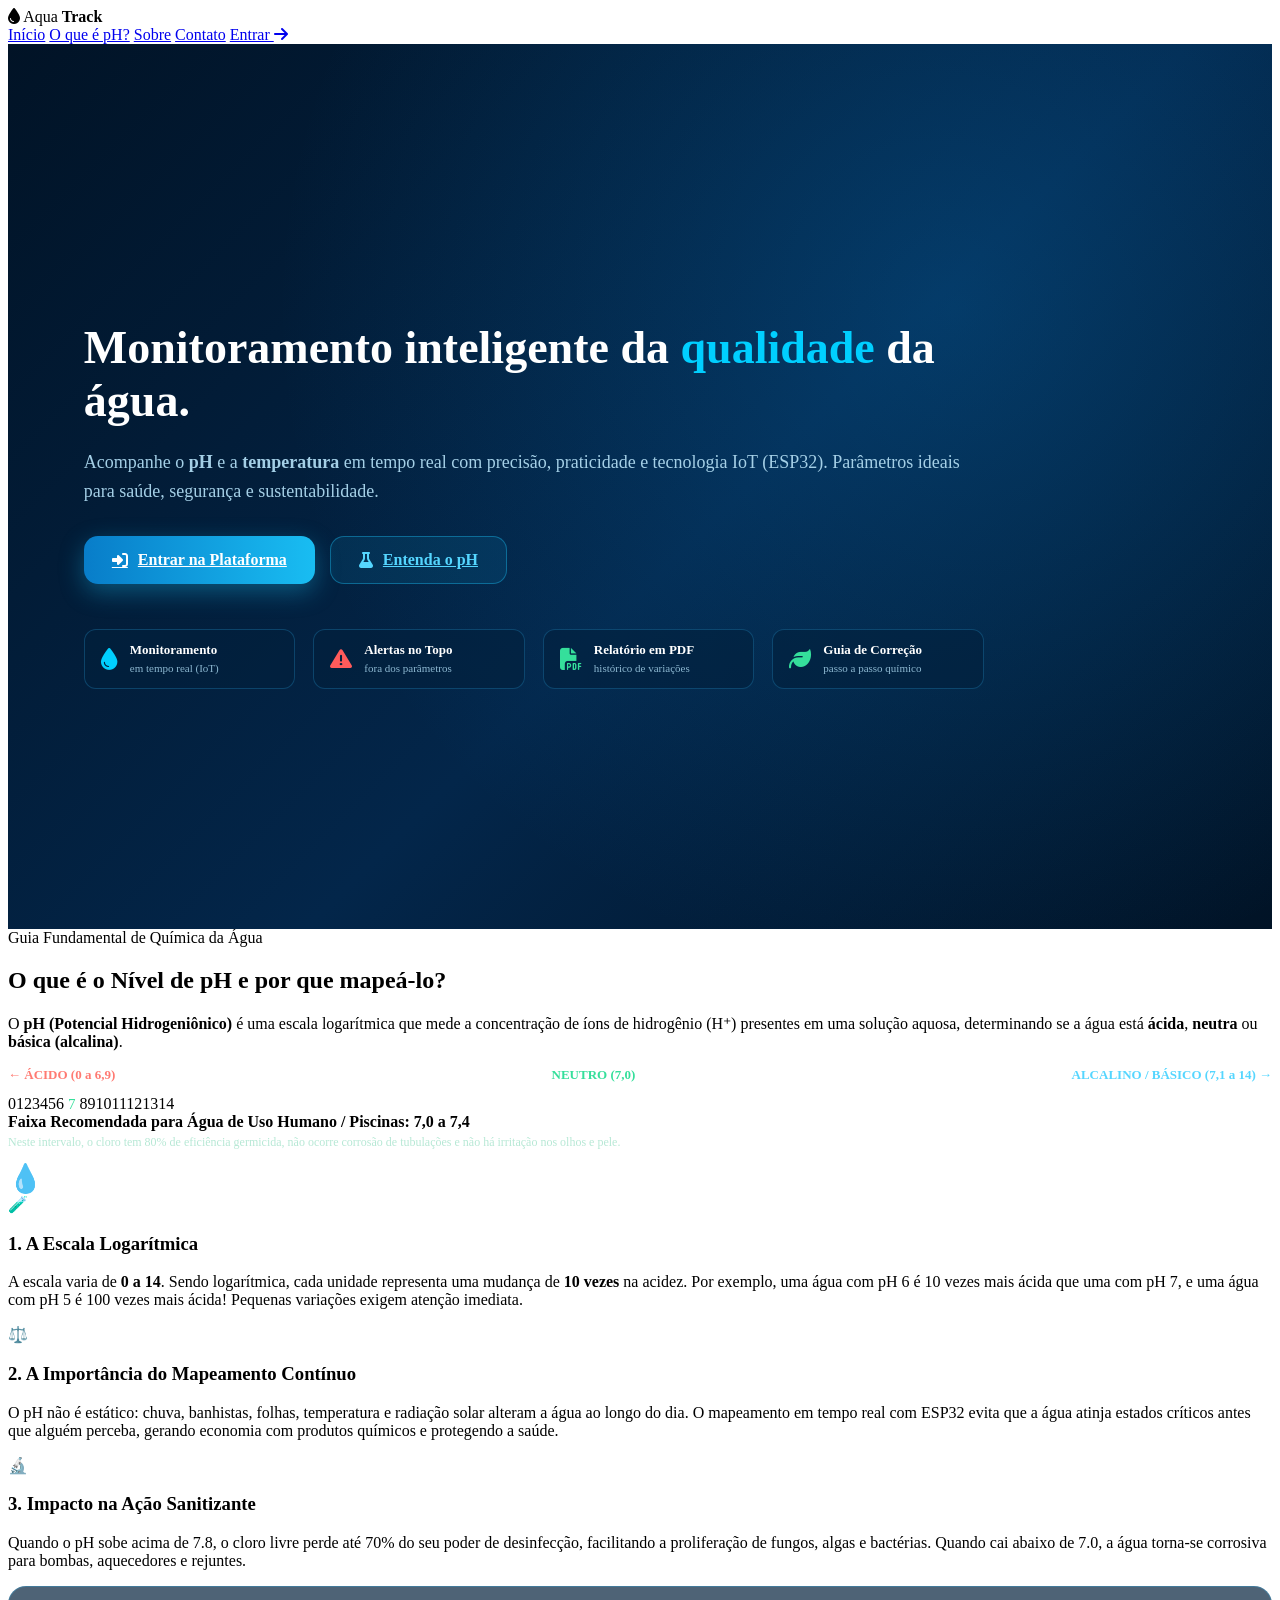
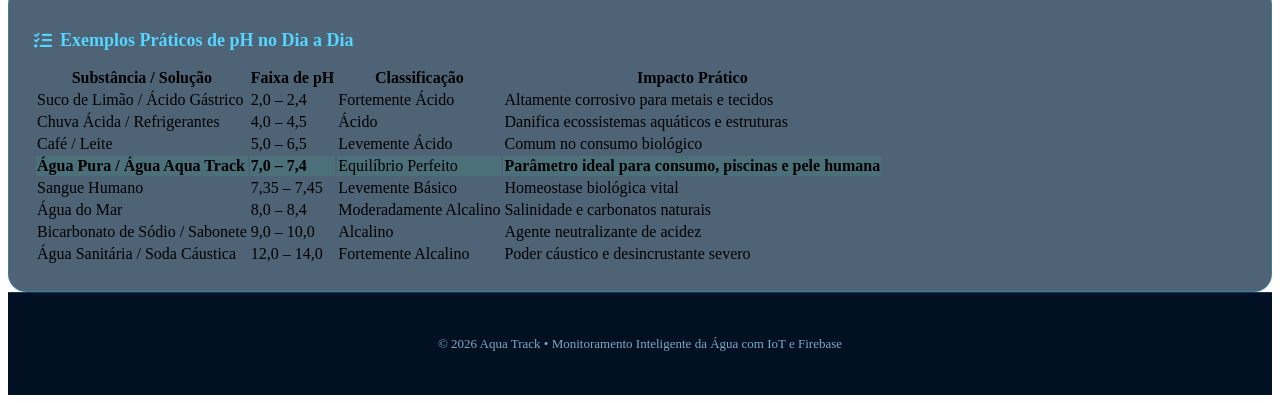
==== index.html @ 54129c03 "Add files via upload" ====
<!DOCTYPE html>
<html lang="pt-BR">

<head>
    <meta charset="UTF-8">
    <meta name="viewport" content="width=device-width, initial-scale=1.0">
    <title>Aqua Track | Monitoramento Inteligente de pH e Temperatura</title>
    <link rel="stylesheet" href="css/style.css">
    <link href="https://fonts.googleapis.com/css2?family=Playfair+Display:wght@500;700&family=Poppins:wght@300;400;500;600;700&display=swap" rel="stylesheet">
    <link rel="stylesheet" href="https://cdnjs.cloudflare.com/ajax/libs/font-awesome/6.5.2/css/all.min.css">
</head>

<body>

    <!-- ================= HEADER ================= -->
    <header>
        <div class="logo">
            <i class="fa-solid fa-droplet"></i>
            <span>Aqua <b>Track</b></span>
        </div>

        <nav>
            <a href="index.html" class="ativo">Início</a>
            <a href="#secao-ph">O que é pH?</a>
            <a href="sobre.html">Sobre</a>
            <a href="contato.html">Contato</a>
            <a href="login.html" class="btn-primar">
                Entrar
                <i class="fa-solid fa-arrow-right"></i>
            </a>
        </nav>
    </header>

    <!-- ================= HERO SECTION ================= -->
    <section class="hero" style="min-height: 85vh; display: flex; align-items: center; position: relative; padding: 60px 6%; background: radial-gradient(circle at 75% 30%, rgba(8, 125, 201, 0.25), transparent 60%), linear-gradient(135deg, #011326 0%, #03264a 55%, #011326 100%); color: #fff;">
        <div class="content" style="max-width: 900px; z-index: 2;">
            <div class="left">
                <h1 style="font-size: 46px; font-weight: 800; line-height: 1.15; margin-bottom: 20px;">
                    Monitoramento inteligente da
                    <span style="color: #00cfff;">qualidade</span> da água.
                </h1>

                <h2 style="font-size: 18px; font-weight: 400; color: #a4cfe6; line-height: 1.6; margin-bottom: 30px;">
                    Acompanhe o <strong>pH</strong> e a <strong>temperatura</strong> em tempo real com precisão, praticidade e tecnologia IoT (ESP32). Parâmetros ideais para saúde, segurança e sustentabilidade.
                </h2>

                <div class="hero-buttons" style="display: flex; gap: 15px; margin-bottom: 45px; flex-wrap: wrap;">
                    <a href="login.html" class="btn-primary" style="padding: 14px 28px; background: linear-gradient(90deg, #087dc9, #19bdf2); color: #fff; border-radius: 14px; font-weight: 700; display: inline-flex; align-items: center; gap: 10px; box-shadow: 0 8px 25px rgba(25, 189, 242, 0.35);">
                        <i class="fa-solid fa-right-to-bracket"></i>
                        Entrar na Plataforma
                    </a>

                    <a href="#secao-ph" class="btn-secondary" style="padding: 14px 28px; background: rgba(25, 189, 242, 0.1); border: 1px solid rgba(25, 189, 242, 0.4); color: #55d6ff; border-radius: 14px; font-weight: 600; display: inline-flex; align-items: center; gap: 10px;">
                        <i class="fa-solid fa-flask"></i>
                        Entenda o pH
                    </a>
                </div>

                <div class="hero-features" style="display: grid; grid-template-columns: repeat(auto-fit, minmax(180px, 1fr)); gap: 18px;">
                    <div class="feature" style="display: flex; align-items: center; gap: 12px; background: rgba(3, 33, 61, 0.6); padding: 12px 16px; border-radius: 12px; border: 1px solid rgba(44, 174, 239, 0.25);">
                        <i class="fa-solid fa-droplet" style="color: #00cfff; font-size: 22px;"></i>
                        <div class="feature-text">
                            <span style="font-weight: 700; font-size: 13px; display: block;">Monitoramento</span>
                            <small style="color: #8db8d1; font-size: 11px;">em tempo real (IoT)</small>
                        </div>
                    </div>

                    <div class="feature" style="display: flex; align-items: center; gap: 12px; background: rgba(3, 33, 61, 0.6); padding: 12px 16px; border-radius: 12px; border: 1px solid rgba(44, 174, 239, 0.25);">
                        <i class="fa-solid fa-triangle-exclamation" style="color: #ff5b5b; font-size: 22px;"></i>
                        <div class="feature-text">
                            <span style="font-weight: 700; font-size: 13px; display: block;">Alertas no Topo</span>
                            <small style="color: #8db8d1; font-size: 11px;">fora dos parâmetros</small>
                        </div>
                    </div>

                    <div class="feature" style="display: flex; align-items: center; gap: 12px; background: rgba(3, 33, 61, 0.6); padding: 12px 16px; border-radius: 12px; border: 1px solid rgba(44, 174, 239, 0.25);">
                        <i class="fa-solid fa-file-pdf" style="color: #35df9b; font-size: 22px;"></i>
                        <div class="feature-text">
                            <span style="font-weight: 700; font-size: 13px; display: block;">Relatório em PDF</span>
                            <small style="color: #8db8d1; font-size: 11px;">histórico de variações</small>
                        </div>
                    </div>

                    <div class="feature" style="display: flex; align-items: center; gap: 12px; background: rgba(3, 33, 61, 0.6); padding: 12px 16px; border-radius: 12px; border: 1px solid rgba(44, 174, 239, 0.25);">
                        <i class="fa-solid fa-leaf" style="color: #35df9b; font-size: 22px;"></i>
                        <div class="feature-text">
                            <span style="font-weight: 700; font-size: 13px; display: block;">Guia de Correção</span>
                            <small style="color: #8db8d1; font-size: 11px;">passo a passo químico</small>
                        </div>
                    </div>
                </div>
            </div>
        </div>
    </section>

    <!-- ================= SEÇÃO COMPLETA: O QUE É NÍVEL DE pH ================= -->
    <section class="secao-ph-completa" id="secao-ph">
        <div class="ph-titulo-secao">
            <span class="sub">Guia Fundamental de Química da Água</span>
            <h2>O que é o Nível de pH e por que mapeá-lo?</h2>
            <p>
                O <strong>pH (Potencial Hidrogeniônico)</strong> é uma escala logarítmica que mede a concentração de íons de hidrogênio (H⁺) presentes em uma solução aquosa, determinando se a água está <strong>ácida</strong>, <strong>neutra</strong> ou <strong>básica (alcalina)</strong>.
            </p>
        </div>

        <!-- ESCALA VISUAL -->
        <div class="ph-escala-visual">
            <div style="display: flex; justify-content: space-between; align-items: center; margin-bottom: 12px;">
                <span style="font-size: 13px; font-weight: 700; color: #ff7a72;">← ÁCIDO (0 a 6,9)</span>
                <span style="font-size: 13px; font-weight: 700; color: #35df9b;">NEUTRO (7,0)</span>
                <span style="font-size: 13px; font-weight: 700; color: #55d6ff;">ALCALINO / BÁSICO (7,1 a 14) →</span>
            </div>

            <div class="ph-escala-barra"></div>

            <div class="ph-escala-valores">
                <span>0</span><span>1</span><span>2</span><span>3</span><span>4</span><span>5</span><span>6</span>
                <span style="color: #35df9b; font-size: 15px;">7</span>
                <span>8</span><span>9</span><span>10</span><span>11</span><span>12</span><span>13</span><span>14</span>
            </div>

            <div class="ph-destaque-ideal">
                <div>
                    <strong>Faixa Recomendada para Água de Uso Humano / Piscinas: 7,0 a 7,4</strong>
                    <p style="font-size: 12px; margin-top: 4px; color: #b7e8d5;">Neste intervalo, o cloro tem 80% de eficiência germicida, não ocorre corrosão de tubulações e não há irritação nos olhos e pele.</p>
                </div>
                <span style="font-size: 28px;">💧</span>
            </div>
        </div>

        <!-- CARDS DE CONCEITOS E TABELA DE EXEMPLOS -->
        <div class="ph-cards-grid">
            <div class="ph-card-info">
                <div class="ph-card-icone">🧪</div>
                <h3>1. A Escala Logarítmica</h3>
                <p>
                    A escala varia de <strong>0 a 14</strong>. Sendo logarítmica, cada unidade representa uma mudança de <strong>10 vezes</strong> na acidez. Por exemplo, uma água com pH 6 é 10 vezes mais ácida que uma com pH 7, e uma água com pH 5 é 100 vezes mais ácida! Pequenas variações exigem atenção imediata.
                </p>
            </div>

            <div class="ph-card-info">
                <div class="ph-card-icone">⚖️</div>
                <h3>2. A Importância do Mapeamento Contínuo</h3>
                <p>
                    O pH não é estático: chuva, banhistas, folhas, temperatura e radiação solar alteram a água ao longo do dia. O mapeamento em tempo real com ESP32 evita que a água atinja estados críticos antes que alguém perceba, gerando economia com produtos químicos e protegendo a saúde.
                </p>
            </div>

            <div class="ph-card-info">
                <div class="ph-card-icone">🔬</div>
                <h3>3. Impacto na Ação Sanitizante</h3>
                <p>
                    Quando o pH sobe acima de 7.8, o cloro livre perde até 70% do seu poder de desinfecção, facilitando a proliferação de fungos, algas e bactérias. Quando cai abaixo de 7.0, a água torna-se corrosiva para bombas, aquecedores e rejuntes.
                </p>
            </div>
        </div>

        <!-- TABELA COMPARATIVA DA VIDA REAL -->
        <div style="background: rgba(3, 33, 61, 0.7); border: 1px solid rgba(44, 174, 239, 0.3); border-radius: 18px; padding: 25px;">
            <h3 style="font-size: 18px; color: #55d6ff; margin-bottom: 15px; display: flex; align-items: center; gap: 8px;">
                <i class="fa-solid fa-list-check"></i> Exemplos Práticos de pH no Dia a Dia
            </h3>
            <table class="tabela-ph-exemplos">
                <thead>
                    <tr>
                        <th>Substância / Solução</th>
                        <th>Faixa de pH</th>
                        <th>Classificação</th>
                        <th>Impacto Prático</th>
                    </tr>
                </thead>
                <tbody>
                    <tr>
                        <td>Suco de Limão / Ácido Gástrico</td>
                        <td>2,0 – 2,4</td>
                        <td class="acido">Fortemente Ácido</td>
                        <td>Altamente corrosivo para metais e tecidos</td>
                    </tr>
                    <tr>
                        <td>Chuva Ácida / Refrigerantes</td>
                        <td>4,0 – 4,5</td>
                        <td class="acido">Ácido</td>
                        <td>Danifica ecossistemas aquáticos e estruturas</td>
                    </tr>
                    <tr>
                        <td>Café / Leite</td>
                        <td>5,0 – 6,5</td>
                        <td class="acido">Levemente Ácido</td>
                        <td>Comum no consumo biológico</td>
                    </tr>
                    <tr style="background: rgba(53, 223, 155, 0.1);">
                        <td><strong>Água Pura / Água Aqua Track</strong></td>
                        <td><strong>7,0 – 7,4</strong></td>
                        <td class="neutro">Equilíbrio Perfeito</td>
                        <td><strong>Parâmetro ideal para consumo, piscinas e pele humana</strong></td>
                    </tr>
                    <tr>
                        <td>Sangue Humano</td>
                        <td>7,35 – 7,45</td>
                        <td class="alcalino">Levemente Básico</td>
                        <td>Homeostase biológica vital</td>
                    </tr>
                    <tr>
                        <td>Água do Mar</td>
                        <td>8,0 – 8,4</td>
                        <td class="alcalino">Moderadamente Alcalino</td>
                        <td>Salinidade e carbonatos naturais</td>
                    </tr>
                    <tr>
                        <td>Bicarbonato de Sódio / Sabonete</td>
                        <td>9,0 – 10,0</td>
                        <td class="alcalino">Alcalino</td>
                        <td>Agente neutralizante de acidez</td>
                    </tr>
                    <tr>
                        <td>Água Sanitária / Soda Cáustica</td>
                        <td>12,0 – 14,0</td>
                        <td class="alcalino">Fortemente Alcalino</td>
                        <td>Poder cáustico e desincrustante severo</td>
                    </tr>
                </tbody>
            </table>
        </div>
    </section>

    <!-- ================= FOOTER ================= -->
    <footer style="background: #011123; border-top: 1px solid rgba(44, 174, 239, 0.25); padding: 30px 6%; text-align: center; color: #7fa9c4; font-size: 13px;">
        <p>© 2026 Aqua Track • Monitoramento Inteligente da Água com IoT e Firebase</p>
    </footer>

    <!-- Acessibilidade -->
    <script src="acessibilidade.js"></script>
</body>
</html>
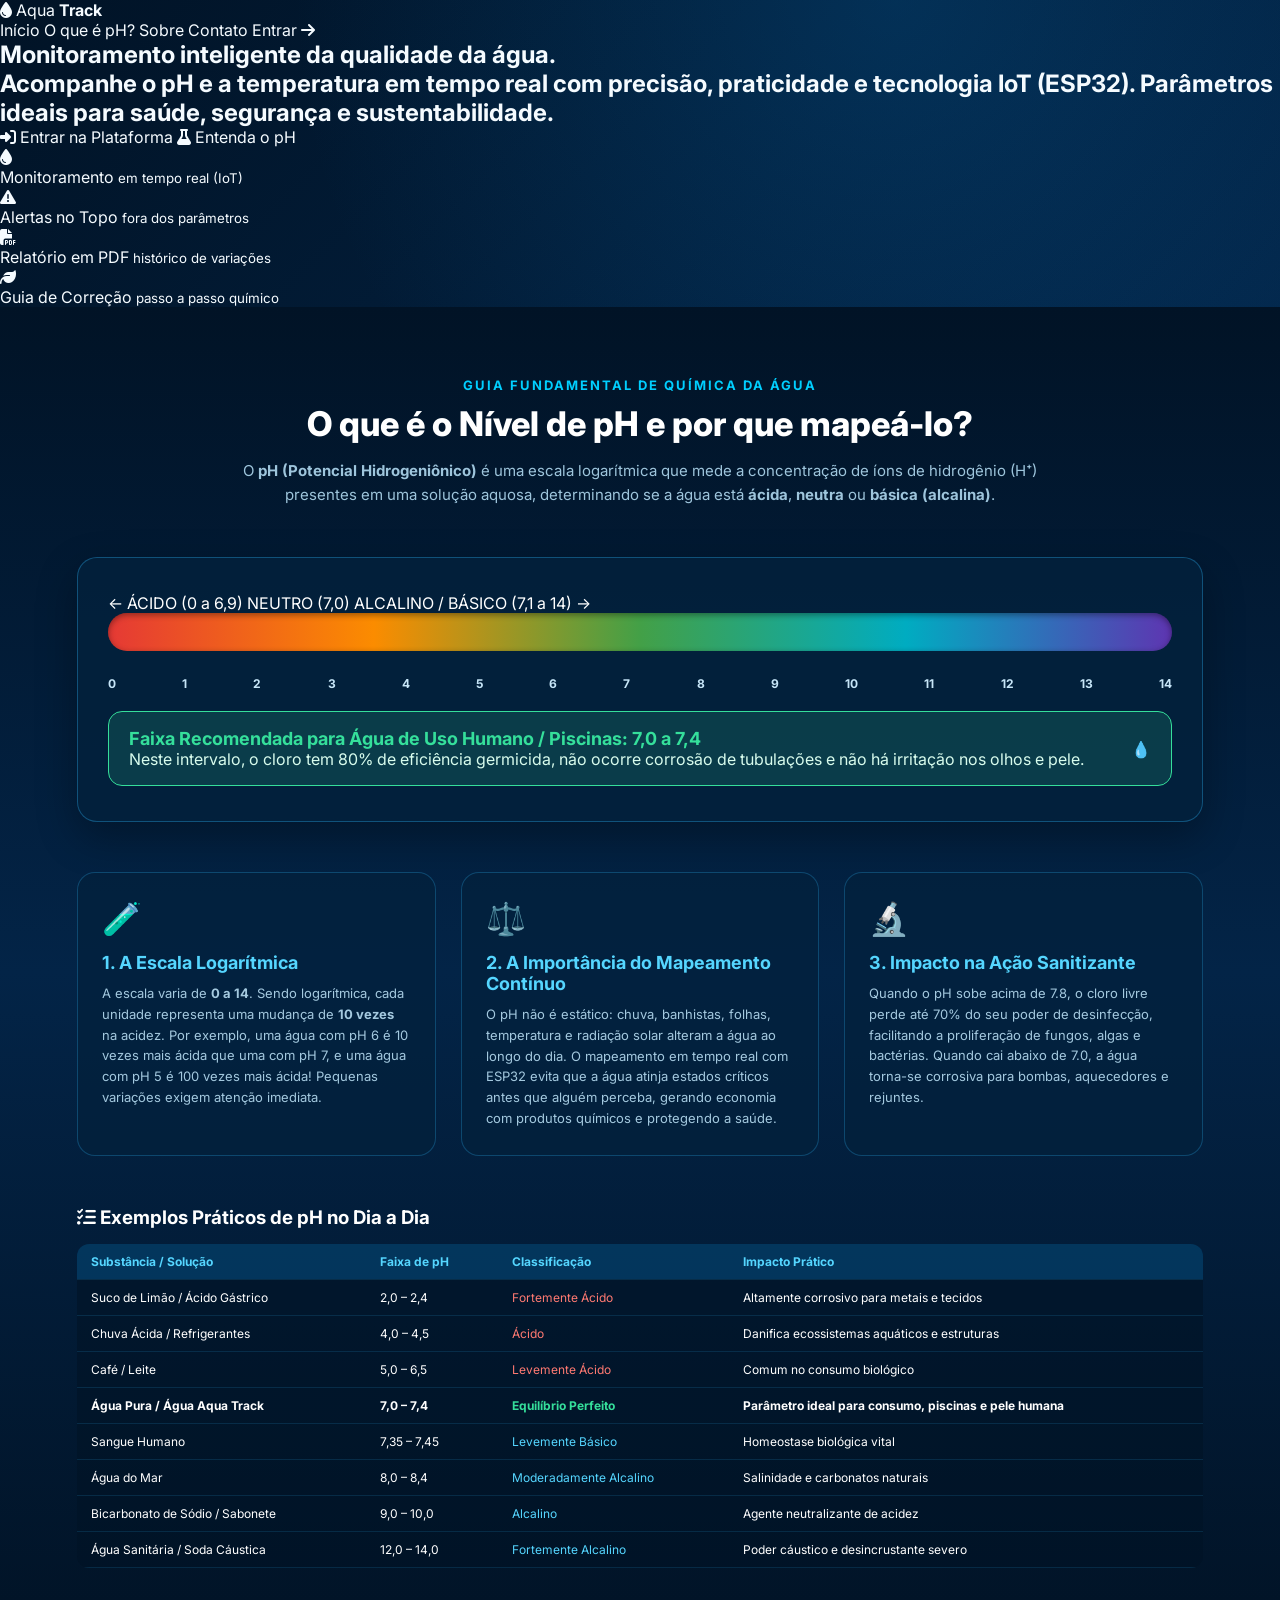
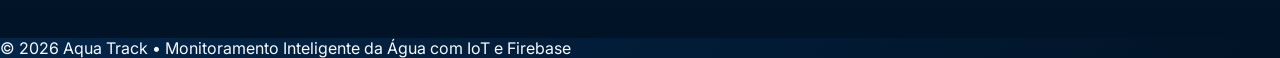
==== commit 630faa36: "Update index.html" ====
--- a/index.html
+++ b/index.html
@@ -2,233 +2,659 @@
 <html lang="pt-BR">
 
 <head>
+
     <meta charset="UTF-8">
-    <meta name="viewport" content="width=device-width, initial-scale=1.0">
-    <title>Aqua Track | Monitoramento Inteligente de pH e Temperatura</title>
+
+    <meta name="viewport"
+          content="width=device-width, initial-scale=1.0">
+
+    <title>
+        Aqua Track | Monitoramento Inteligente de pH e Temperatura
+    </title>
+
     <link rel="stylesheet" href="css/style.css">
-    <link href="https://fonts.googleapis.com/css2?family=Playfair+Display:wght@500;700&family=Poppins:wght@300;400;500;600;700&display=swap" rel="stylesheet">
-    <link rel="stylesheet" href="https://cdnjs.cloudflare.com/ajax/libs/font-awesome/6.5.2/css/all.min.css">
+
+    <link
+        href="https://fonts.googleapis.com/css2?family=Playfair+Display:wght@500;700&family=Poppins:wght@300;400;500;600;700&display=swap"
+        rel="stylesheet">
+
+    <link
+        rel="stylesheet"
+        href="https://cdnjs.cloudflare.com/ajax/libs/font-awesome/6.5.2/css/all.min.css">
+
 </head>
 
+
 <body>
 
+
     <!-- ================= HEADER ================= -->
+
     <header>
+
         <div class="logo">
+
             <i class="fa-solid fa-droplet"></i>
-            <span>Aqua <b>Track</b></span>
+
+            <span>
+                Aqua <b>Track</b>
+            </span>
+
         </div>
 
+
         <nav>
-            <a href="index.html" class="ativo">Início</a>
-            <a href="#secao-ph">O que é pH?</a>
-            <a href="sobre.html">Sobre</a>
-            <a href="contato.html">Contato</a>
-            <a href="login.html" class="btn-primar">
+
+            <a href="index.html" class="ativo">
+                Início
+            </a>
+
+            <a href="#secao-ph">
+                O que é pH?
+            </a>
+
+            <a href="sobre.html">
+                Sobre
+            </a>
+
+            <a href="contato.html">
+                Contato
+            </a>
+
+            <a href="login.html" class="btn-primary">
+
                 Entrar
+
                 <i class="fa-solid fa-arrow-right"></i>
+
             </a>
+
         </nav>
+
     </header>
 
-    <!-- ================= HERO SECTION ================= -->
-    <section class="hero" style="min-height: 85vh; display: flex; align-items: center; position: relative; padding: 60px 6%; background: radial-gradient(circle at 75% 30%, rgba(8, 125, 201, 0.25), transparent 60%), linear-gradient(135deg, #011326 0%, #03264a 55%, #011326 100%); color: #fff;">
-        <div class="content" style="max-width: 900px; z-index: 2;">
-            <div class="left">
-                <h1 style="font-size: 46px; font-weight: 800; line-height: 1.15; margin-bottom: 20px;">
+
+    <!-- ================= HERO ================= -->
+
+    <section class="home-hero">
+
+        <div class="home-hero-content">
+
+            <div class="home-hero-left">
+
+                <h1>
                     Monitoramento inteligente da
-                    <span style="color: #00cfff;">qualidade</span> da água.
+                    <span>qualidade</span>
+                    da água.
                 </h1>
 
-                <h2 style="font-size: 18px; font-weight: 400; color: #a4cfe6; line-height: 1.6; margin-bottom: 30px;">
-                    Acompanhe o <strong>pH</strong> e a <strong>temperatura</strong> em tempo real com precisão, praticidade e tecnologia IoT (ESP32). Parâmetros ideais para saúde, segurança e sustentabilidade.
+
+                <h2>
+
+                    Acompanhe o
+                    <strong>pH</strong>
+                    e a
+                    <strong>temperatura</strong>
+                    em tempo real com precisão,
+                    praticidade e tecnologia IoT (ESP32).
+
+                    Parâmetros ideais para saúde,
+                    segurança e sustentabilidade.
+
                 </h2>
 
-                <div class="hero-buttons" style="display: flex; gap: 15px; margin-bottom: 45px; flex-wrap: wrap;">
-                    <a href="login.html" class="btn-primary" style="padding: 14px 28px; background: linear-gradient(90deg, #087dc9, #19bdf2); color: #fff; border-radius: 14px; font-weight: 700; display: inline-flex; align-items: center; gap: 10px; box-shadow: 0 8px 25px rgba(25, 189, 242, 0.35);">
+
+                <div class="hero-buttons">
+
+                    <a
+                        href="login.html"
+                        class="btn-primary">
+
                         <i class="fa-solid fa-right-to-bracket"></i>
+
                         Entrar na Plataforma
+
                     </a>
 
-                    <a href="#secao-ph" class="btn-secondary" style="padding: 14px 28px; background: rgba(25, 189, 242, 0.1); border: 1px solid rgba(25, 189, 242, 0.4); color: #55d6ff; border-radius: 14px; font-weight: 600; display: inline-flex; align-items: center; gap: 10px;">
+
+                    <a
+                        href="#secao-ph"
+                        class="btn-secondary">
+
                         <i class="fa-solid fa-flask"></i>
+
                         Entenda o pH
+
                     </a>
+
                 </div>
 
-                <div class="hero-features" style="display: grid; grid-template-columns: repeat(auto-fit, minmax(180px, 1fr)); gap: 18px;">
-                    <div class="feature" style="display: flex; align-items: center; gap: 12px; background: rgba(3, 33, 61, 0.6); padding: 12px 16px; border-radius: 12px; border: 1px solid rgba(44, 174, 239, 0.25);">
-                        <i class="fa-solid fa-droplet" style="color: #00cfff; font-size: 22px;"></i>
+
+                <div class="hero-features">
+
+
+                    <div class="feature">
+
+                        <i class="fa-solid fa-droplet"></i>
+
                         <div class="feature-text">
-                            <span style="font-weight: 700; font-size: 13px; display: block;">Monitoramento</span>
-                            <small style="color: #8db8d1; font-size: 11px;">em tempo real (IoT)</small>
+
+                            <span>
+                                Monitoramento
+                            </span>
+
+                            <small>
+                                em tempo real (IoT)
+                            </small>
+
                         </div>
+
                     </div>
 
-                    <div class="feature" style="display: flex; align-items: center; gap: 12px; background: rgba(3, 33, 61, 0.6); padding: 12px 16px; border-radius: 12px; border: 1px solid rgba(44, 174, 239, 0.25);">
-                        <i class="fa-solid fa-triangle-exclamation" style="color: #ff5b5b; font-size: 22px;"></i>
+
+                    <div class="feature">
+
+                        <i class="fa-solid fa-triangle-exclamation"></i>
+
                         <div class="feature-text">
-                            <span style="font-weight: 700; font-size: 13px; display: block;">Alertas no Topo</span>
-                            <small style="color: #8db8d1; font-size: 11px;">fora dos parâmetros</small>
+
+                            <span>
+                                Alertas no Topo
+                            </span>
+
+                            <small>
+                                fora dos parâmetros
+                            </small>
+
                         </div>
+
                     </div>
 
-                    <div class="feature" style="display: flex; align-items: center; gap: 12px; background: rgba(3, 33, 61, 0.6); padding: 12px 16px; border-radius: 12px; border: 1px solid rgba(44, 174, 239, 0.25);">
-                        <i class="fa-solid fa-file-pdf" style="color: #35df9b; font-size: 22px;"></i>
+
+                    <div class="feature">
+
+                        <i class="fa-solid fa-file-pdf"></i>
+
                         <div class="feature-text">
-                            <span style="font-weight: 700; font-size: 13px; display: block;">Relatório em PDF</span>
-                            <small style="color: #8db8d1; font-size: 11px;">histórico de variações</small>
+
+                            <span>
+                                Relatório em PDF
+                            </span>
+
+                            <small>
+                                histórico de variações
+                            </small>
+
                         </div>
+
                     </div>
 
-                    <div class="feature" style="display: flex; align-items: center; gap: 12px; background: rgba(3, 33, 61, 0.6); padding: 12px 16px; border-radius: 12px; border: 1px solid rgba(44, 174, 239, 0.25);">
-                        <i class="fa-solid fa-leaf" style="color: #35df9b; font-size: 22px;"></i>
+
+                    <div class="feature">
+
+                        <i class="fa-solid fa-leaf"></i>
+
                         <div class="feature-text">
-                            <span style="font-weight: 700; font-size: 13px; display: block;">Guia de Correção</span>
-                            <small style="color: #8db8d1; font-size: 11px;">passo a passo químico</small>
+
+                            <span>
+                                Guia de Correção
+                            </span>
+
+                            <small>
+                                passo a passo químico
+                            </small>
+
                         </div>
+
                     </div>
+
+
                 </div>
+
             </div>
+
         </div>
+
     </section>
 
-    <!-- ================= SEÇÃO COMPLETA: O QUE É NÍVEL DE pH ================= -->
-    <section class="secao-ph-completa" id="secao-ph">
+
+    <!-- ================= SEÇÃO COMPLETA: pH ================= -->
+
+    <section
+        class="secao-ph-completa"
+        id="secao-ph">
+
+
         <div class="ph-titulo-secao">
-            <span class="sub">Guia Fundamental de Química da Água</span>
-            <h2>O que é o Nível de pH e por que mapeá-lo?</h2>
+
+            <span class="sub">
+                Guia Fundamental de Química da Água
+            </span>
+
+            <h2>
+                O que é o Nível de pH e por que mapeá-lo?
+            </h2>
+
             <p>
-                O <strong>pH (Potencial Hidrogeniônico)</strong> é uma escala logarítmica que mede a concentração de íons de hidrogênio (H⁺) presentes em uma solução aquosa, determinando se a água está <strong>ácida</strong>, <strong>neutra</strong> ou <strong>básica (alcalina)</strong>.
+
+                O
+                <strong>pH (Potencial Hidrogeniônico)</strong>
+                é uma escala logarítmica que mede a concentração
+                de íons de hidrogênio (H⁺) presentes em uma solução
+                aquosa, determinando se a água está
+                <strong>ácida</strong>,
+                <strong>neutra</strong> ou
+                <strong>básica (alcalina)</strong>.
+
             </p>
+
         </div>
 
-        <!-- ESCALA VISUAL -->
+
+        <!-- ================= ESCALA ================= -->
+
         <div class="ph-escala-visual">
-            <div style="display: flex; justify-content: space-between; align-items: center; margin-bottom: 12px;">
-                <span style="font-size: 13px; font-weight: 700; color: #ff7a72;">← ÁCIDO (0 a 6,9)</span>
-                <span style="font-size: 13px; font-weight: 700; color: #35df9b;">NEUTRO (7,0)</span>
-                <span style="font-size: 13px; font-weight: 700; color: #55d6ff;">ALCALINO / BÁSICO (7,1 a 14) →</span>
+
+            <div class="ph-classificacoes">
+
+                <span class="ph-acido">
+                    ← ÁCIDO (0 a 6,9)
+                </span>
+
+                <span class="ph-neutro">
+                    NEUTRO (7,0)
+                </span>
+
+                <span class="ph-alcalino">
+                    ALCALINO / BÁSICO (7,1 a 14) →
+                </span>
+
             </div>
 
+
             <div class="ph-escala-barra"></div>
 
+
             <div class="ph-escala-valores">
-                <span>0</span><span>1</span><span>2</span><span>3</span><span>4</span><span>5</span><span>6</span>
-                <span style="color: #35df9b; font-size: 15px;">7</span>
-                <span>8</span><span>9</span><span>10</span><span>11</span><span>12</span><span>13</span><span>14</span>
+
+                <span>0</span>
+                <span>1</span>
+                <span>2</span>
+                <span>3</span>
+                <span>4</span>
+                <span>5</span>
+                <span>6</span>
+
+                <span class="valor-neutro">
+                    7
+                </span>
+
+                <span>8</span>
+                <span>9</span>
+                <span>10</span>
+                <span>11</span>
+                <span>12</span>
+                <span>13</span>
+                <span>14</span>
+
             </div>
 
+
             <div class="ph-destaque-ideal">
+
                 <div>
-                    <strong>Faixa Recomendada para Água de Uso Humano / Piscinas: 7,0 a 7,4</strong>
-                    <p style="font-size: 12px; margin-top: 4px; color: #b7e8d5;">Neste intervalo, o cloro tem 80% de eficiência germicida, não ocorre corrosão de tubulações e não há irritação nos olhos e pele.</p>
+
+                    <strong>
+                        Faixa Recomendada para Água de Uso Humano / Piscinas: 7,0 a 7,4
+                    </strong>
+
+                    <p>
+                        Neste intervalo, o cloro tem 80% de eficiência
+                        germicida, não ocorre corrosão de tubulações
+                        e não há irritação nos olhos e pele.
+                    </p>
+
                 </div>
-                <span style="font-size: 28px;">💧</span>
+
+                <span>
+                    💧
+                </span>
+
             </div>
+
         </div>
 
-        <!-- CARDS DE CONCEITOS E TABELA DE EXEMPLOS -->
+
+        <!-- ================= CARDS ================= -->
+
         <div class="ph-cards-grid">
+
+
             <div class="ph-card-info">
-                <div class="ph-card-icone">🧪</div>
-                <h3>1. A Escala Logarítmica</h3>
+
+                <div class="ph-card-icone">
+                    🧪
+                </div>
+
+                <h3>
+                    1. A Escala Logarítmica
+                </h3>
+
                 <p>
-                    A escala varia de <strong>0 a 14</strong>. Sendo logarítmica, cada unidade representa uma mudança de <strong>10 vezes</strong> na acidez. Por exemplo, uma água com pH 6 é 10 vezes mais ácida que uma com pH 7, e uma água com pH 5 é 100 vezes mais ácida! Pequenas variações exigem atenção imediata.
+
+                    A escala varia de
+                    <strong>0 a 14</strong>.
+                    Sendo logarítmica, cada unidade representa
+                    uma mudança de <strong>10 vezes</strong>
+                    na acidez.
+
+                    Por exemplo, uma água com pH 6 é 10 vezes
+                    mais ácida que uma com pH 7, e uma água
+                    com pH 5 é 100 vezes mais ácida!
+
+                    Pequenas variações exigem atenção imediata.
+
                 </p>
+
             </div>
 
+
             <div class="ph-card-info">
-                <div class="ph-card-icone">⚖️</div>
-                <h3>2. A Importância do Mapeamento Contínuo</h3>
+
+                <div class="ph-card-icone">
+                    ⚖️
+                </div>
+
+                <h3>
+                    2. A Importância do Mapeamento Contínuo
+                </h3>
+
                 <p>
-                    O pH não é estático: chuva, banhistas, folhas, temperatura e radiação solar alteram a água ao longo do dia. O mapeamento em tempo real com ESP32 evita que a água atinja estados críticos antes que alguém perceba, gerando economia com produtos químicos e protegendo a saúde.
+
+                    O pH não é estático:
+                    chuva, banhistas, folhas, temperatura
+                    e radiação solar alteram a água ao longo
+                    do dia.
+
+                    O mapeamento em tempo real com ESP32
+                    evita que a água atinja estados críticos
+                    antes que alguém perceba, gerando economia
+                    com produtos químicos e protegendo a saúde.
+
                 </p>
+
             </div>
 
+
             <div class="ph-card-info">
-                <div class="ph-card-icone">🔬</div>
-                <h3>3. Impacto na Ação Sanitizante</h3>
+
+                <div class="ph-card-icone">
+                    🔬
+                </div>
+
+                <h3>
+                    3. Impacto na Ação Sanitizante
+                </h3>
+
                 <p>
-                    Quando o pH sobe acima de 7.8, o cloro livre perde até 70% do seu poder de desinfecção, facilitando a proliferação de fungos, algas e bactérias. Quando cai abaixo de 7.0, a água torna-se corrosiva para bombas, aquecedores e rejuntes.
+
+                    Quando o pH sobe acima de 7.8,
+                    o cloro livre perde até 70% do seu
+                    poder de desinfecção, facilitando a
+                    proliferação de fungos, algas e bactérias.
+
+                    Quando cai abaixo de 7.0, a água torna-se
+                    corrosiva para bombas, aquecedores e rejuntes.
+
                 </p>
+
             </div>
+
         </div>
 
-        <!-- TABELA COMPARATIVA DA VIDA REAL -->
-        <div style="background: rgba(3, 33, 61, 0.7); border: 1px solid rgba(44, 174, 239, 0.3); border-radius: 18px; padding: 25px;">
-            <h3 style="font-size: 18px; color: #55d6ff; margin-bottom: 15px; display: flex; align-items: center; gap: 8px;">
-                <i class="fa-solid fa-list-check"></i> Exemplos Práticos de pH no Dia a Dia
+
+        <!-- ================= TABELA ================= -->
+
+        <div class="tabela-ph-container">
+
+            <h3>
+
+                <i class="fa-solid fa-list-check"></i>
+
+                Exemplos Práticos de pH no Dia a Dia
+
             </h3>
+
+
             <table class="tabela-ph-exemplos">
+
                 <thead>
-                    <tr>
-                        <th>Substância / Solução</th>
-                        <th>Faixa de pH</th>
-                        <th>Classificação</th>
-                        <th>Impacto Prático</th>
-                    </tr>
+
+                    <tr>
+
+                        <th>
+                            Substância / Solução
+                        </th>
+
+                        <th>
+                            Faixa de pH
+                        </th>
+
+                        <th>
+                            Classificação
+                        </th>
+
+                        <th>
+                            Impacto Prático
+                        </th>
+
+                    </tr>
+
                 </thead>
+
+
                 <tbody>
-                    <tr>
-                        <td>Suco de Limão / Ácido Gástrico</td>
-                        <td>2,0 – 2,4</td>
-                        <td class="acido">Fortemente Ácido</td>
-                        <td>Altamente corrosivo para metais e tecidos</td>
-                    </tr>
-                    <tr>
-                        <td>Chuva Ácida / Refrigerantes</td>
-                        <td>4,0 – 4,5</td>
-                        <td class="acido">Ácido</td>
-                        <td>Danifica ecossistemas aquáticos e estruturas</td>
-                    </tr>
-                    <tr>
-                        <td>Café / Leite</td>
-                        <td>5,0 – 6,5</td>
-                        <td class="acido">Levemente Ácido</td>
-                        <td>Comum no consumo biológico</td>
-                    </tr>
-                    <tr style="background: rgba(53, 223, 155, 0.1);">
-                        <td><strong>Água Pura / Água Aqua Track</strong></td>
-                        <td><strong>7,0 – 7,4</strong></td>
-                        <td class="neutro">Equilíbrio Perfeito</td>
-                        <td><strong>Parâmetro ideal para consumo, piscinas e pele humana</strong></td>
-                    </tr>
-                    <tr>
-                        <td>Sangue Humano</td>
-                        <td>7,35 – 7,45</td>
-                        <td class="alcalino">Levemente Básico</td>
-                        <td>Homeostase biológica vital</td>
-                    </tr>
-                    <tr>
-                        <td>Água do Mar</td>
-                        <td>8,0 – 8,4</td>
-                        <td class="alcalino">Moderadamente Alcalino</td>
-                        <td>Salinidade e carbonatos naturais</td>
-                    </tr>
-                    <tr>
-                        <td>Bicarbonato de Sódio / Sabonete</td>
-                        <td>9,0 – 10,0</td>
-                        <td class="alcalino">Alcalino</td>
-                        <td>Agente neutralizante de acidez</td>
-                    </tr>
-                    <tr>
-                        <td>Água Sanitária / Soda Cáustica</td>
-                        <td>12,0 – 14,0</td>
-                        <td class="alcalino">Fortemente Alcalino</td>
-                        <td>Poder cáustico e desincrustante severo</td>
-                    </tr>
+
+
+                    <tr>
+
+                        <td>
+                            Suco de Limão / Ácido Gástrico
+                        </td>
+
+                        <td>
+                            2,0 – 2,4
+                        </td>
+
+                        <td class="acido">
+                            Fortemente Ácido
+                        </td>
+
+                        <td>
+                            Altamente corrosivo para metais e tecidos
+                        </td>
+
+                    </tr>
+
+
+                    <tr>
+
+                        <td>
+                            Chuva Ácida / Refrigerantes
+                        </td>
+
+                        <td>
+                            4,0 – 4,5
+                        </td>
+
+                        <td class="acido">
+                            Ácido
+                        </td>
+
+                        <td>
+                            Danifica ecossistemas aquáticos e estruturas
+                        </td>
+
+                    </tr>
+
+
+                    <tr>
+
+                        <td>
+                            Café / Leite
+                        </td>
+
+                        <td>
+                            5,0 – 6,5
+                        </td>
+
+                        <td class="acido">
+                            Levemente Ácido
+                        </td>
+
+                        <td>
+                            Comum no consumo biológico
+                        </td>
+
+                    </tr>
+
+
+                    <tr class="linha-ideal">
+
+                        <td>
+                            <strong>
+                                Água Pura / Água Aqua Track
+                            </strong>
+                        </td>
+
+                        <td>
+                            <strong>
+                                7,0 – 7,4
+                            </strong>
+                        </td>
+
+                        <td class="neutro">
+                            Equilíbrio Perfeito
+                        </td>
+
+                        <td>
+                            <strong>
+                                Parâmetro ideal para consumo,
+                                piscinas e pele humana
+                            </strong>
+                        </td>
+
+                    </tr>
+
+
+                    <tr>
+
+                        <td>
+                            Sangue Humano
+                        </td>
+
+                        <td>
+                            7,35 – 7,45
+                        </td>
+
+                        <td class="alcalino">
+                            Levemente Básico
+                        </td>
+
+                        <td>
+                            Homeostase biológica vital
+                        </td>
+
+                    </tr>
+
+
+                    <tr>
+
+                        <td>
+                            Água do Mar
+                        </td>
+
+                        <td>
+                            8,0 – 8,4
+                        </td>
+
+                        <td class="alcalino">
+                            Moderadamente Alcalino
+                        </td>
+
+                        <td>
+                            Salinidade e carbonatos naturais
+                        </td>
+
+                    </tr>
+
+
+                    <tr>
+
+                        <td>
+                            Bicarbonato de Sódio / Sabonete
+                        </td>
+
+                        <td>
+                            9,0 – 10,0
+                        </td>
+
+                        <td class="alcalino">
+                            Alcalino
+                        </td>
+
+                        <td>
+                            Agente neutralizante de acidez
+                        </td>
+
+                    </tr>
+
+
+                    <tr>
+
+                        <td>
+                            Água Sanitária / Soda Cáustica
+                        </td>
+
+                        <td>
+                            12,0 – 14,0
+                        </td>
+
+                        <td class="alcalino">
+                            Fortemente Alcalino
+                        </td>
+
+                        <td>
+                            Poder cáustico e desincrustante severo
+                        </td>
+
+                    </tr>
+
+
                 </tbody>
+
             </table>
+
         </div>
+
     </section>
 
+
     <!-- ================= FOOTER ================= -->
-    <footer style="background: #011123; border-top: 1px solid rgba(44, 174, 239, 0.25); padding: 30px 6%; text-align: center; color: #7fa9c4; font-size: 13px;">
-        <p>© 2026 Aqua Track • Monitoramento Inteligente da Água com IoT e Firebase</p>
+
+    <footer class="site-footer">
+
+        <p>
+            © 2026 Aqua Track • Monitoramento Inteligente da Água com IoT e Firebase
+        </p>
+
     </footer>
 
-    <!-- Acessibilidade -->
+
+    <!-- ================= ACESSIBILIDADE ================= -->
+
     <script src="acessibilidade.js"></script>
+
 </body>
-</html>+
+</html>
--- a/css/style.css
+++ b/css/style.css
@@ -0,0 +1,1504 @@
+
+@import url('https://fonts.googleapis.com/css2?family=Inter:wght@400;500;600;700;800&display=swap');
+
+* {
+    margin: 0;
+    padding: 0;
+    box-sizing: border-box;
+}
+
+:root {
+    --navy: #011326;
+    --navy-2: #031d38;
+    --blue: #087dc9;
+    --cyan: #19bdf2;
+    --light-blue: #55d6ff;
+    --green: #35df9b;
+    --white: #f5fbff;
+    --text: #c7e6f8;
+    --muted: #7fa9c4;
+    --border: rgba(44, 174, 239, .38);
+    --card: rgba(5, 42, 76, .86);
+}
+
+body {
+    min-height: 100vh;
+    font-family: 'Inter', Arial, sans-serif;
+    background:
+        radial-gradient(circle at 70% 0%, rgba(7, 111, 181, .23), transparent 32%),
+        linear-gradient(135deg, #011326 0%, #03264a 55%, #011326 100%);
+    color: var(--white);
+}
+
+a {
+    text-decoration: none;
+    color: inherit;
+}
+
+button {
+    font-family: inherit;
+}
+
+.app {
+    min-height: 100vh;
+    display: flex;
+}
+
+/* SIDEBAR */
+.sidebar {
+    width: 310px;
+    flex-shrink: 0;
+    min-height: 100vh;
+    position: fixed;
+    left: 0;
+    top: 0;
+    bottom: 0;
+    padding: 22px 20px;
+    background: linear-gradient(180deg, #021a31, #011123);
+    border-right: 1px solid rgba(37, 174, 238, .42);
+    overflow-y: auto;
+}
+
+.brand {
+    display: flex;
+    align-items: center;
+    gap: 13px;
+    padding: 4px 15px 25px;
+}
+
+.brand-drop {
+   color: #00bfff;
+
+    font-size: 35px;
+
+    filter: drop-shadow(0 0 8px rgba(0, 191, 255, .7));
+}
+
+.brand strong {
+    font-size: 27px;
+    font-weight: 800;
+    letter-spacing: -1.2px;
+}
+
+.brand strong span {
+    color: var(--cyan);
+}
+
+.brand small {
+    display: block;
+    margin-top: 3px;
+    color: var(--muted);
+    font-size: 8px;
+    letter-spacing: 1.5px;
+}
+
+.menu {
+    display: flex;
+    flex-direction: column;
+    gap: 8px;
+}
+
+.menu-item,
+.menu-title {
+    display: flex;
+    align-items: center;
+    gap: 14px;
+    min-height: 48px;
+    padding: 0 18px;
+    border-radius: 11px;
+    color: #d9f2ff;
+    font-size: 15px;
+    font-weight: 600;
+}
+
+.menu-item span,
+.menu-title > span {
+    color: var(--light-blue);
+    font-size: 21px;
+    width: 23px;
+    text-align: center;
+}
+
+.menu-item.active {
+    background: linear-gradient(90deg, #0d82ce, #075b9a);
+    box-shadow: 0 8px 22px rgba(0, 130, 207, .22);
+}
+
+.menu-group {
+    padding-bottom: 5px;
+}
+
+.menu-title b {
+    margin-left: auto;
+    color: #7db4d2;
+}
+
+.menu-group > a {
+    display: block;
+    padding: 5px 10px 5px 58px;
+    color: #a8cfe6;
+    font-size: 12px;
+}
+
+.menu-group > a:hover {
+    color: white;
+}
+
+.sidebar-footer {
+    margin-top: 35px;
+    text-align: center;
+    color: #54bfe8;
+    font-style: italic;
+    font-size: 13px;
+}
+
+.wave {
+    height: 35px;
+    border-top: 2px solid rgba(33, 173, 238, .35);
+    border-radius: 50%;
+    transform: rotate(-4deg);
+    margin-bottom: 15px;
+}
+
+/* MAIN */
+.main {
+    width: calc(100% - 310px);
+    margin-left: 310px;
+    min-width: 0;
+}
+
+.topbar {
+    height: 87px;
+    display: flex;
+    align-items: center;
+    justify-content: space-between;
+    padding: 0 38px;
+    border-bottom: 1px solid rgba(31, 164, 227, .4);
+    background:
+        linear-gradient(90deg, rgba(0, 20, 37, 0.97), rgba(0, 50, 88, 0.83));
+    position: relative;
+    overflow: hidden;
+}
+
+.topbar::after {
+    content: "";
+    position: absolute;
+    right: 16%;
+    top: -35px;
+    width: 410px;
+    height: 100px;
+    border-top: 5px solid rgba(19, 173, 239, .35);
+    border-radius: 50%;
+    transform: rotate(-9deg);
+}
+
+.topbar h1 {
+    position: relative;
+    z-index: 1;
+    font-size: 18px;
+    color: #65d4ff;
+    letter-spacing: .2px;
+}
+
+.topbar p {
+    position: relative;
+    z-index: 1;
+    color: #9ed5f0;
+    font-size: 13px;
+    margin-top: 5px;
+}
+
+.user-area {
+    position: relative;
+    z-index: 2;
+    display: flex;
+    align-items: center;
+    gap: 12px;
+    color: #e4f6ff;
+    font-weight: 600;
+}
+
+.notification {
+    border: 0;
+    background: transparent;
+    color: #61d7ff;
+    font-size: 23px;
+    cursor: pointer;
+    position: relative;
+}
+
+.notification i {
+    width: 7px;
+    height: 7px;
+    background: #ff716d;
+    border-radius: 50%;
+    display: block;
+    position: absolute;
+    top: 0;
+    right: 0;
+}
+
+.avatar {
+    width: 43px;
+    height: 43px;
+    display: grid;
+    place-items: center;
+    border-radius: 50%;
+    background: linear-gradient(135deg, #1595dc, #2d78b7);
+    font-size: 20px;
+}
+
+/* CONTENT */
+.content {
+    padding: 31px 35px 45px;
+    max-width: 1600px;
+    margin: auto;
+}
+
+.welcome-row {
+    display: flex;
+    justify-content: space-between;
+    align-items: center;
+    gap: 20px;
+    margin-bottom: 22px;
+}
+
+.welcome-row > div:first-child {
+    display: flex;
+    gap: 17px;
+    align-items: center;
+}
+
+.welcome-icon {
+    width: 43px;
+    height: 43px;
+    display: grid;
+    place-items: center;
+    border-radius: 50%;
+    color: #37cfff;
+    background: rgba(0, 164, 231, .18);
+    font-size: 30px;
+}
+
+.welcome-row h2 {
+    font-size: 26px;
+    margin-bottom: 4px;
+}
+
+.welcome-row p {
+    color: #8db8d1;
+    font-size: 13px;
+}
+
+.date-card {
+    min-width: 255px;
+    display: flex;
+    align-items: center;
+    justify-content: space-between;
+    gap: 13px;
+    padding: 11px 17px;
+    border: 1px solid var(--border);
+    border-radius: 14px;
+    background: rgba(3, 38, 69, .7);
+    color: var(--cyan);
+}
+
+.date-card div {
+    display: flex;
+    flex-direction: column;
+    gap: 3px;
+}
+
+.date-card small {
+    color: #b4ddf1;
+}
+
+.date-card strong {
+    font-size: 13px;
+}
+
+/* CARDS */
+.cards-grid {
+    display: grid;
+    grid-template-columns: repeat(4, 1fr);
+    gap: 19px;
+}
+
+.metric-card,
+.panel {
+    background: linear-gradient(145deg, rgba(5, 51, 91, .92), rgba(2, 34, 64, .92));
+    border: 1px solid var(--border);
+    border-radius: 15px;
+    box-shadow: 0 14px 35px rgba(0, 0, 0, .14);
+}
+
+.metric-card {
+    min-height: 185px;
+    padding: 20px 18px;
+    display: flex;
+    gap: 15px;
+    position: relative;
+    overflow: hidden;
+}
+
+.metric-card::after {
+    content: "â‰ˆ";
+    position: absolute;
+    right: 12px;
+    bottom: -25px;
+    font-size: 95px;
+    color: rgba(26, 166, 224, .08);
+}
+
+.metric-icon {
+    flex: 0 0 48px;
+    width: 48px;
+    height: 48px;
+    border-radius: 50%;
+    display: grid;
+    place-items: center;
+    background: rgba(18, 151, 218, .28);
+    color: #5fdcff;
+    font-size: 23px;
+}
+
+.metric-info {
+    display: flex;
+    flex-direction: column;
+    align-items: flex-start;
+}
+
+.metric-info h3 {
+    font-size: 14px;
+    color: #d9effc;
+    margin-bottom: 13px;
+}
+
+.metric-info > strong {
+    font-size: 29px;
+    line-height: 1;
+    margin-bottom: 10px;
+}
+
+.metric-info > small {
+    color: #8fbcd5;
+    font-size: 10px;
+    margin-top: 11px;
+}
+
+.badge {
+    display: inline-flex;
+    padding: 6px 12px;
+    border-radius: 20px;
+    font-size: 10px;
+    font-weight: 700;
+}
+
+.badge.normal {
+    background: rgba(43, 222, 148, .94);
+    color: #002c23;
+}
+
+.badge.warning {
+    background: rgba(250, 190, 71, .95);
+    color: #3c2800;
+}
+
+.badge.danger {
+    background: rgba(255, 91, 91, .95);
+    color: white;
+}
+
+.connected {
+    color: var(--green) !important;
+    font-size: 17px !important;
+}
+
+.disconnected {
+    color: #ff7a72 !important;
+    font-size: 17px !important;
+}
+
+.bluetooth {
+    color: #3cc9ff;
+    font-size: 24px;
+    position: absolute;
+    right: 19px;
+    bottom: 19px;
+}
+
+/* PANELS */
+.middle-grid {
+    display: grid;
+    grid-template-columns: 2fr 1fr;
+    gap: 19px;
+    margin-top: 19px;
+}
+
+.panel {
+    padding: 19px;
+}
+
+.panel-header {
+    display: flex;
+    justify-content: space-between;
+    align-items: flex-start;
+    gap: 15px;
+}
+
+.panel-header h2 {
+    font-size: 17px;
+}
+
+.panel-header a {
+    color: #28c7ff;
+    font-size: 11px;
+}
+
+.legend {
+    display: flex;
+    gap: 17px;
+    color: #b3d9ed;
+    font-size: 11px;
+    margin-top: 13px;
+}
+
+.dot {
+    display: inline-block;
+    width: 8px;
+    height: 8px;
+    border-radius: 50%;
+    margin-right: 5px;
+}
+
+.ph-dot { background: #22bff3; }
+.temp-dot { background: #39dc98; }
+
+.periods {
+    display: flex;
+    gap: 8px;
+}
+
+.periods button {
+    border: 0;
+    color: #c7e6f7;
+    background: transparent;
+    padding: 7px 11px;
+    border-radius: 20px;
+    font-size: 10px;
+    cursor: pointer;
+}
+
+.periods .selected {
+    background: #20b9ee;
+    color: white;
+}
+
+.chart {
+    position: relative;
+    height: 255px;
+    margin-top: 15px;
+    padding-left: 35px;
+}
+
+.chart svg {
+    width: 100%;
+    height: 220px;
+    overflow: visible;
+}
+
+.gridline {
+    stroke: rgba(103, 178, 214, .18);
+    stroke-width: 1;
+}
+
+.ph-line {
+    fill: none;
+    stroke: #20c0f3;
+    stroke-width: 3;
+}
+
+.temp-line {
+    fill: none;
+    stroke: #35dc98;
+    stroke-width: 3;
+}
+
+.points circle {
+    fill: #20c0f3;
+}
+
+.y-labels {
+    position: absolute;
+    left: 0;
+    top: 7px;
+    height: 220px;
+    display: flex;
+    flex-direction: column;
+    justify-content: space-between;
+    color: #75a9c5;
+    font-size: 10px;
+}
+
+.x-labels {
+    display: flex;
+    justify-content: space-between;
+    color: #75a9c5;
+    font-size: 10px;
+    padding: 0 8px;
+}
+
+.measurement-date {
+    color: #22c9ff;
+    font-size: 12px;
+    margin: 22px 0 16px;
+}
+
+.latest-values {
+    display: grid;
+    grid-template-columns: 1fr 1fr;
+    gap: 12px;
+}
+
+.latest-values > div {
+    border: 1px solid rgba(26, 167, 226, .5);
+    border-radius: 14px;
+    padding: 15px;
+    display: flex;
+    flex-direction: column;
+    align-items: flex-start;
+}
+
+.latest-values span {
+    font-size: 24px;
+    margin-bottom: 7px;
+}
+
+.latest-values small {
+    color: #a4cce0;
+    font-size: 11px;
+}
+
+.latest-values strong {
+    font-size: 25px;
+    margin: 8px 0 10px;
+}
+
+.latest-values em {
+    font-style: normal;
+    background: #32d998;
+    color: #003b2c;
+    font-size: 9px;
+    font-weight: 700;
+    padding: 5px 11px;
+    border-radius: 20px;
+}
+
+.primary-button {
+    margin-top: 17px;
+    display: block;
+    text-align: center;
+    background: linear-gradient(90deg, #11a8e8, #20bff0);
+    border-radius: 25px;
+    padding: 12px;
+    font-size: 12px;
+    font-weight: 700;
+}
+
+/* BOTTOM */
+.bottom-grid {
+    display: grid;
+    grid-template-columns: 1.15fr 1fr 1fr;
+    gap: 19px;
+    margin-top: 19px;
+}
+
+.status-content {
+    min-height: 195px;
+    display: flex;
+    align-items: center;
+    justify-content: center;
+    gap: 30px;
+}
+
+.score-ring {
+    width: 135px;
+    height: 135px;
+    border-radius: 50%;
+    border: 9px solid #34dda0;
+    box-shadow: inset 0 0 25px rgba(44, 221, 160, .08);
+    display: flex;
+    flex-direction: column;
+    justify-content: center;
+    align-items: center;
+}
+
+.score-ring strong {
+    font-size: 22px;
+}
+
+.score-ring span {
+    color: #a8d1e5;
+    font-size: 9px;
+    margin-top: 5px;
+}
+
+.checks {
+    list-style: none;
+    display: flex;
+    flex-direction: column;
+    gap: 13px;
+}
+
+.checks li {
+    color: #36dfa0;
+    font-size: 13px;
+}
+
+.checks li span {
+    color: #b4d6e8;
+    margin-left: 7px;
+    font-size: 10px;
+}
+
+.no-alert {
+    min-height: 195px;
+    display: flex;
+    flex-direction: column;
+    align-items: center;
+    justify-content: center;
+    text-align: center;
+}
+
+.check-big {
+    width: 57px;
+    height: 57px;
+    display: grid;
+    place-items: center;
+    border-radius: 50%;
+    background: #34dc9c;
+    color: #00392b;
+    font-size: 29px;
+    font-weight: 800;
+    margin-bottom: 12px;
+}
+
+.no-alert h3 {
+    font-size: 16px;
+}
+
+.no-alert p {
+    color: #9bc6dc;
+    font-size: 11px;
+    max-width: 220px;
+    line-height: 1.5;
+    margin-top: 7px;
+}
+
+.shortcuts {
+    min-height: 195px;
+    display: grid;
+    grid-template-columns: 1fr 1fr;
+    gap: 12px;
+    padding-top: 16px;
+}
+
+.shortcuts a {
+    border: 1px solid rgba(24, 164, 224, .45);
+    border-radius: 13px;
+    display: flex;
+    align-items: center;
+    justify-content: center;
+    gap: 10px;
+    color: #bfe8fa;
+    font-size: 19px;
+    transition: .2s;
+}
+
+.shortcuts a:hover {
+    transform: translateY(-2px);
+    border-color: #23c3f6;
+    background: rgba(16, 145, 205, .15);
+}
+
+.shortcuts span {
+    font-size: 10px;
+}
+
+/* RESPONSIVE */
+@media (max-width: 1200px) {
+    .cards-grid {
+        grid-template-columns: repeat(2, 1fr);
+    }
+
+    .bottom-grid {
+        grid-template-columns: 1fr 1fr;
+    }
+
+    .shortcut-panel {
+        grid-column: 1 / -1;
+    }
+}
+
+@media (max-width: 900px) {
+    .sidebar {
+        width: 240px;
+    }
+
+    .main {
+        width: calc(100% - 240px);
+        margin-left: 240px;
+    }
+
+    .middle-grid {
+        grid-template-columns: 1fr;
+    }
+
+    .topbar {
+        padding: 0 20px;
+    }
+
+    .content {
+        padding: 25px 20px;
+    }
+}
+
+@media (max-width: 650px) {
+    .sidebar {
+        position: static;
+        width: 100%;
+        min-height: auto;
+        max-height: none;
+    }
+
+    .app {
+        display: block;
+    }
+
+    .main {
+        width: 100%;
+        margin-left: 0;
+    }
+
+    .topbar {
+        height: auto;
+        padding: 18px;
+        gap: 15px;
+        align-items: flex-start;
+    }
+
+    .topbar h1 {
+        font-size: 13px;
+    }
+
+    .user-area span,
+    .user-area > b {
+        display: none;
+    }
+
+    .welcome-row {
+        flex-direction: column;
+        align-items: stretch;
+    }
+
+    .date-card {
+        width: 100%;
+    }
+
+    .cards-grid,
+    .bottom-grid {
+        grid-template-columns: 1fr;
+    }
+
+    .shortcut-panel {
+        grid-column: auto;
+    }
+
+    .status-content {
+        flex-direction: column;
+        padding: 15px 0;
+    }
+
+    .periods button:not(.selected) {
+        display: none;
+    }
+}
+
+.brand i {
+    color: #00bfff;
+
+    font-size: 35px;
+
+    filter: drop-shadow(0 0 8px rgba(0, 191, 255, .7));
+}
+
+/* ==========================================================================
+   MÓDULO UNIFICADO: LOGIN & CADASTRO
+   ========================================================================== */
+.login-page {
+    position: relative;
+    min-height: 100vh;
+    overflow: hidden;
+    background: #001326;
+    display: flex;
+    flex-direction: column;
+}
+
+.background-image {
+    position: absolute;
+    inset: 0;
+    z-index: 0;
+    background: url('../img/fundo.jpg') no-repeat center center/cover;
+    filter: blur(4px);
+    opacity: 0.25;
+}
+
+.background-overlay {
+    position: absolute;
+    inset: 0;
+    z-index: 1;
+    background: radial-gradient(circle at 50% 30%, rgba(0, 191, 255, 0.08), transparent 70%),
+                linear-gradient(180deg, rgba(1, 19, 38, 0.75) 0%, #011326 100%);
+}
+
+.login-page .content {
+    position: relative;
+    z-index: 2;
+    flex: 1;
+    display: flex;
+    align-items: center;
+    justify-content: center;
+    padding: 40px 20px;
+}
+
+.login-card {
+    width: 100%;
+    max-width: 480px;
+    background: rgba(3, 29, 56, 0.88);
+    border: 1px solid rgba(44, 174, 239, 0.45);
+    border-radius: 20px;
+    padding: 38px 34px;
+    box-shadow: 0 20px 50px rgba(0, 0, 0, 0.4), 0 0 25px rgba(0, 191, 255, 0.15);
+    backdrop-filter: blur(12px);
+}
+
+.login-header {
+    text-align: center;
+    margin-bottom: 25px;
+}
+
+.login-header h2 {
+    font-size: 26px;
+    color: #fff;
+    font-weight: 700;
+}
+
+.login-header h2 span {
+    color: #00cfff;
+}
+
+.title-line {
+    width: 50px;
+    height: 3px;
+    background: #00cfff;
+    margin: 10px auto 14px;
+    border-radius: 2px;
+    box-shadow: 0 0 8px #00cfff;
+}
+
+.login-header p {
+    color: #93b9d0;
+    font-size: 13px;
+    line-height: 1.5;
+}
+
+.erro-login, .mensagem-sucesso {
+    display: flex;
+    align-items: center;
+    gap: 10px;
+    padding: 12px 16px;
+    border-radius: 10px;
+    margin-bottom: 20px;
+    font-size: 13px;
+    font-weight: 500;
+}
+
+.erro-login {
+    background: rgba(255, 75, 75, 0.15);
+    border: 1px solid #ff4b4b;
+    color: #ff8585;
+}
+
+.mensagem-sucesso {
+    background: rgba(53, 223, 155, 0.15);
+    border: 1px solid #35df9b;
+    color: #35df9b;
+}
+
+.login-form .input-group {
+    margin-bottom: 18px;
+}
+
+.login-form label {
+    display: block;
+    color: #c7e6f8;
+    font-size: 13px;
+    font-weight: 600;
+    margin-bottom: 7px;
+}
+
+.login-form .input-box {
+    position: relative;
+    display: flex;
+    align-items: center;
+    background: rgba(1, 19, 38, 0.7);
+    border: 1px solid rgba(44, 174, 239, 0.35);
+    border-radius: 12px;
+    transition: 0.3s;
+}
+
+.login-form .input-box:focus-within {
+    border-color: #00cfff;
+    box-shadow: 0 0 12px rgba(0, 207, 255, 0.25);
+}
+
+.login-form .input-icon {
+    padding: 0 14px;
+    font-size: 16px;
+    color: #55d6ff;
+}
+
+.login-form input {
+    width: 100%;
+    padding: 13px 14px 13px 0;
+    background: transparent;
+    border: none;
+    outline: none;
+    color: #fff;
+    font-size: 14px;
+}
+
+.login-form input::placeholder {
+    color: #5d839c;
+}
+
+.show-password {
+    background: none;
+    border: none;
+    color: #55d6ff;
+    padding: 0 15px;
+    cursor: pointer;
+    font-size: 16px;
+}
+
+.forgot-password {
+    display: inline-block;
+    color: #55d6ff;
+    font-size: 12px;
+    margin-bottom: 20px;
+    transition: 0.2s;
+}
+
+.forgot-password:hover {
+    color: #fff;
+    text-decoration: underline;
+}
+
+.login-button {
+    width: 100%;
+    padding: 13px;
+    background: linear-gradient(90deg, #087dc9, #19bdf2);
+    border: none;
+    border-radius: 12px;
+    color: #fff;
+    font-weight: 700;
+    font-size: 15px;
+    cursor: pointer;
+    box-shadow: 0 6px 20px rgba(8, 125, 201, 0.3);
+    transition: 0.3s;
+    display: flex;
+    align-items: center;
+    justify-content: center;
+    gap: 8px;
+}
+
+.login-button:hover {
+    transform: translateY(-2px);
+    box-shadow: 0 8px 25px rgba(25, 189, 242, 0.45);
+}
+
+.divider {
+    display: flex;
+    align-items: center;
+    margin: 22px 0;
+    color: #5d839c;
+    font-size: 12px;
+}
+
+.divider span {
+    flex: 1;
+    height: 1px;
+    background: rgba(44, 174, 239, 0.2);
+}
+
+.divider p {
+    padding: 0 12px;
+}
+
+.register-button {
+    display: flex;
+    align-items: center;
+    justify-content: center;
+    gap: 8px;
+    width: 100%;
+    padding: 12px;
+    background: transparent;
+    border: 1px solid rgba(44, 174, 239, 0.4);
+    border-radius: 12px;
+    color: #c7e6f8;
+    font-size: 14px;
+    font-weight: 600;
+    transition: 0.3s;
+}
+
+.register-button:hover {
+    background: rgba(8, 125, 201, 0.15);
+    border-color: #00cfff;
+    color: #fff;
+}
+
+.security {
+    margin-top: 25px;
+    text-align: center;
+    color: #7fa9c4;
+    font-size: 11px;
+    display: flex;
+    align-items: center;
+    justify-content: center;
+    gap: 6px;
+}
+
+/* ==========================================================================
+   POPUP NO CENTRO SUPERIOR DA TELA EM VERMELHO (ALERTA DE pH)
+   ========================================================================== */
+.popup-alerta-topo {
+    position: fixed;
+    top: -140px;
+    left: 50%;
+    transform: translateX(-50%);
+    z-index: 99999;
+    width: 90%;
+    max-width: 620px;
+    background: linear-gradient(135deg, #b91c1c, #7f1d1d);
+    border: 2px solid #ef4444;
+    border-radius: 16px;
+    box-shadow: 0 10px 40px rgba(220, 38, 38, 0.6), 0 0 25px rgba(239, 68, 68, 0.4);
+    padding: 16px 22px;
+    transition: top 0.4s cubic-bezier(0.175, 0.885, 0.32, 1.275);
+    color: #ffffff;
+}
+
+.popup-alerta-topo.ativo {
+    top: 25px;
+}
+
+.popup-conteudo {
+    display: flex;
+    align-items: center;
+    gap: 16px;
+    position: relative;
+}
+
+.popup-icone {
+    font-size: 32px;
+    flex-shrink: 0;
+    animation: pulsarAlerta 1.2s infinite ease-in-out;
+}
+
+@keyframes pulsarAlerta {
+    0%, 100% { transform: scale(1); }
+    50% { transform: scale(1.15); }
+}
+
+.popup-texto {
+    flex: 1;
+}
+
+.popup-texto h4 {
+    font-size: 15px;
+    font-weight: 800;
+    letter-spacing: 0.5px;
+    color: #ffe0e0;
+    margin-bottom: 4px;
+}
+
+.popup-texto p {
+    font-size: 13px;
+    color: #ffcccc;
+    line-height: 1.4;
+    margin-bottom: 8px;
+}
+
+.popup-botao {
+    display: inline-block;
+    background: #ffffff;
+    color: #990000;
+    font-size: 12px;
+    font-weight: 700;
+    padding: 5px 14px;
+    border-radius: 20px;
+    text-decoration: none;
+    transition: 0.2s;
+}
+
+.popup-botao:hover {
+    background: #ffe5e5;
+    transform: translateX(3px);
+}
+
+.popup-fechar {
+    background: transparent;
+    border: none;
+    color: #fff;
+    font-size: 24px;
+    cursor: pointer;
+    line-height: 1;
+    padding: 0 4px;
+    opacity: 0.7;
+    transition: 0.2s;
+}
+
+.popup-fechar:hover {
+    opacity: 1;
+}
+
+/* ==========================================================================
+   SEÇÃO EDUCATIVA DE pH (INDEX E GUIAS)
+   ========================================================================== */
+.secao-ph-completa {
+    padding: 70px 6%;
+    background: linear-gradient(180deg, #011326 0%, #032447 50%, #011326 100%);
+    color: #fff;
+}
+
+.ph-titulo-secao {
+    text-align: center;
+    max-width: 800px;
+    margin: 0 auto 50px;
+}
+
+.ph-titulo-secao span.sub {
+    color: #00cfff;
+    font-size: 13px;
+    font-weight: 700;
+    letter-spacing: 2px;
+    text-transform: uppercase;
+    display: block;
+    margin-bottom: 10px;
+}
+
+.ph-titulo-secao h2 {
+    font-size: 34px;
+    font-weight: 800;
+    margin-bottom: 15px;
+    color: #ffffff;
+}
+
+.ph-titulo-secao p {
+    color: #9ec5dc;
+    font-size: 15px;
+    line-height: 1.6;
+}
+
+.ph-escala-visual {
+    background: rgba(3, 33, 61, 0.85);
+    border: 1px solid rgba(44, 174, 239, 0.35);
+    border-radius: 20px;
+    padding: 35px 30px;
+    margin-bottom: 50px;
+    box-shadow: 0 15px 40px rgba(0, 0, 0, 0.3);
+}
+
+.ph-escala-barra {
+    height: 38px;
+    border-radius: 19px;
+    background: linear-gradient(90deg, 
+        #e53935 0%,   /* 0-3 muito ácido */
+        #fb8c00 25%,  /* 4-6 ácido */
+        #43a047 50%,  /* 7 neutro */
+        #00acc1 75%,  /* 8-10 alcalino */
+        #5e35b1 100%  /* 11-14 muito alcalino */
+    );
+    position: relative;
+    box-shadow: inset 0 2px 6px rgba(0,0,0,0.4);
+    margin-bottom: 25px;
+}
+
+.ph-escala-valores {
+    display: flex;
+    justify-content: space-between;
+    font-size: 12px;
+    font-weight: 700;
+    color: #c7e6f8;
+    margin-top: 10px;
+}
+
+.ph-destaque-ideal {
+    background: rgba(53, 223, 155, 0.15);
+    border: 1px solid #35df9b;
+    border-radius: 14px;
+    padding: 16px 20px;
+    display: flex;
+    align-items: center;
+    justify-content: space-between;
+    margin-top: 20px;
+    color: #d8fced;
+}
+
+.ph-destaque-ideal strong {
+    color: #35df9b;
+    font-size: 18px;
+}
+
+.ph-cards-grid {
+    display: grid;
+    grid-template-columns: repeat(auto-fit, minmax(280px, 1fr));
+    gap: 25px;
+    margin-bottom: 50px;
+}
+
+.ph-card-info {
+    background: rgba(3, 33, 61, 0.7);
+    border: 1px solid rgba(44, 174, 239, 0.28);
+    border-radius: 18px;
+    padding: 26px 24px;
+    transition: 0.3s;
+}
+
+.ph-card-info:hover {
+    transform: translateY(-5px);
+    border-color: #00cfff;
+    box-shadow: 0 12px 30px rgba(0, 207, 255, 0.15);
+}
+
+.ph-card-icone {
+    font-size: 32px;
+    margin-bottom: 14px;
+}
+
+.ph-card-info h3 {
+    font-size: 18px;
+    margin-bottom: 10px;
+    color: #55d6ff;
+}
+
+.ph-card-info p {
+    color: #a4c9df;
+    font-size: 13px;
+    line-height: 1.6;
+}
+
+.tabela-ph-exemplos {
+    width: 100%;
+    border-collapse: collapse;
+    margin-top: 15px;
+    background: rgba(1, 19, 38, 0.6);
+    border-radius: 12px;
+    overflow: hidden;
+}
+
+.tabela-ph-exemplos th, .tabela-ph-exemplos td {
+    padding: 10px 14px;
+    font-size: 12px;
+    text-align: left;
+    border-bottom: 1px solid rgba(44, 174, 239, 0.15);
+}
+
+.tabela-ph-exemplos th {
+    background: rgba(8, 125, 201, 0.3);
+    color: #55d6ff;
+    font-weight: 700;
+}
+
+.tabela-ph-exemplos td.acido { color: #ff7a72; }
+.tabela-ph-exemplos td.neutro { color: #35df9b; font-weight: 700; }
+.tabela-ph-exemplos td.alcalino { color: #55d6ff; }
+
+/* ==========================================================================
+   GUIA DE TRATAMENTO DE pH (tratamento_ph.html)
+   ========================================================================== */
+.guia-tratamento-grid {
+    display: grid;
+    grid-template-columns: 1fr 1fr;
+    gap: 30px;
+    margin-top: 25px;
+}
+
+.card-tratamento {
+    background: rgba(3, 33, 61, 0.9);
+    border-radius: 18px;
+    padding: 28px;
+    border: 1px solid var(--border);
+}
+
+.card-tratamento.acido {
+    border-left: 6px solid #ff4b4b;
+}
+
+.card-tratamento.alcalino {
+    border-left: 6px solid #29b6f6;
+}
+
+.card-tratamento h3 {
+    font-size: 20px;
+    margin-bottom: 12px;
+    display: flex;
+    align-items: center;
+    gap: 10px;
+}
+
+.card-tratamento.acido h3 { color: #ff7a72; }
+.card-tratamento.alcalino h3 { color: #55d6ff; }
+
+.passo-a-passo {
+    list-style: none;
+    margin-top: 16px;
+    display: flex;
+    flex-direction: column;
+    gap: 12px;
+}
+
+.passo-a-passo li {
+    display: flex;
+    align-items: flex-start;
+    gap: 12px;
+    font-size: 13px;
+    color: #c7e6f8;
+    line-height: 1.5;
+}
+
+.passo-a-passo li span.num {
+    background: rgba(44, 174, 239, 0.25);
+    color: #55d6ff;
+    width: 24px;
+    height: 24px;
+    border-radius: 50%;
+    display: flex;
+    align-items: center;
+    justify-content: center;
+    font-weight: 700;
+    font-size: 11px;
+    flex-shrink: 0;
+}
+
+/* ==========================================================================
+   RELATÓRIO PDF (#conteudoRelatorioPDF)
+   ========================================================================== */
+.area-relatorio-pdf {
+    background: #ffffff;
+    color: #111827;
+    padding: 30px 35px;
+    border-radius: 12px;
+    margin-top: 25px;
+    font-family: Arial, sans-serif;
+}
+
+.relatorio-header {
+    border-bottom: 2px solid #087dc9;
+    padding-bottom: 15px;
+    margin-bottom: 25px;
+    display: flex;
+    justify-content: space-between;
+    align-items: center;
+}
+
+.relatorio-header h2 {
+    color: #087dc9;
+    font-size: 22px;
+}
+
+.relatorio-meta {
+    font-size: 12px;
+    color: #6b7280;
+    text-align: right;
+}
+
+.relatorio-resumo-grid {
+    display: grid;
+    grid-template-columns: repeat(4, 1fr);
+    gap: 15px;
+    margin-bottom: 25px;
+}
+
+.relatorio-resumo-item {
+    background: #f3f8fc;
+    border: 1px solid #d5e7f5;
+    border-radius: 8px;
+    padding: 12px 14px;
+}
+
+.relatorio-resumo-item span {
+    font-size: 11px;
+    color: #4b5563;
+    display: block;
+    margin-bottom: 4px;
+}
+
+.relatorio-resumo-item strong {
+    font-size: 18px;
+    color: #087dc9;
+}
+
+.tabela-relatorio {
+    width: 100%;
+    border-collapse: collapse;
+    font-size: 12px;
+}
+
+.tabela-relatorio th, .tabela-relatorio td {
+    padding: 9px 12px;
+    border: 1px solid #e5e7eb;
+    text-align: left;
+}
+
+.tabela-relatorio th {
+    background: #f0f7fd;
+    color: #087dc9;
+    font-weight: 700;
+}
+
+.tabela-relatorio tr:nth-child(even) {
+    background: #fafafa;
+}
+
+/* Botão Gerar Relatório */
+.btn-gerar-pdf {
+    background: linear-gradient(90deg, #10b981, #059669);
+    color: #fff;
+    padding: 12px 24px;
+    border-radius: 12px;
+    border: none;
+    font-weight: 700;
+    font-size: 14px;
+    cursor: pointer;
+    display: inline-flex;
+    align-items: center;
+    gap: 8px;
+    box-shadow: 0 4px 15px rgba(16, 185, 129, 0.35);
+    transition: 0.2s;
+}
+
+.btn-gerar-pdf:hover {
+    transform: translateY(-2px);
+    box-shadow: 0 6px 20px rgba(16, 185, 129, 0.5);
+}
+
+@media (max-width: 900px) {
+    .guia-tratamento-grid {
+        grid-template-columns: 1fr;
+    }
+    .relatorio-resumo-grid {
+        grid-template-columns: 1fr 1fr;
+    }
+}
+
